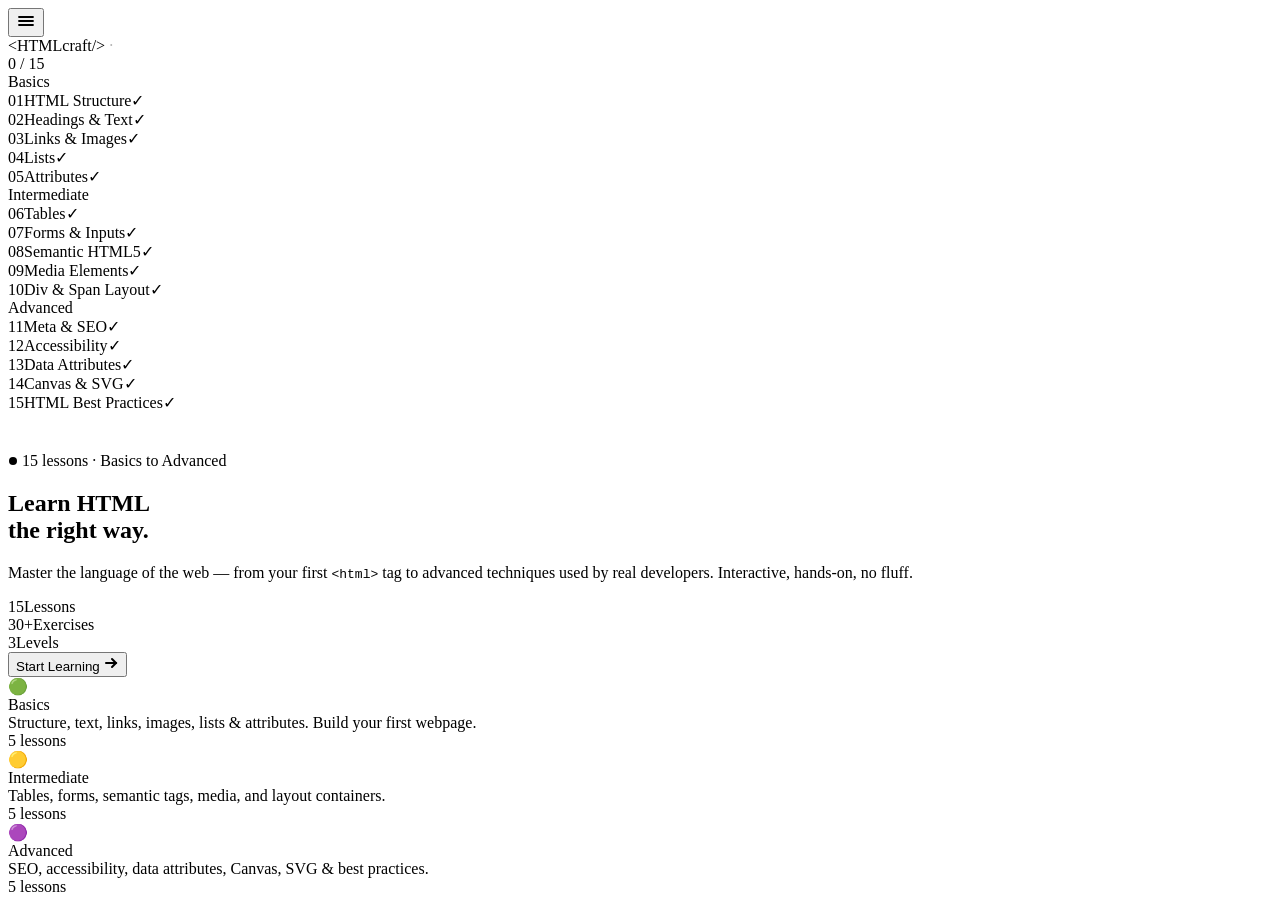
==== index.html @ d3dafc69 "Add files via upload" ====
<!DOCTYPE html>
<html lang="en">
<head>
  <meta charset="UTF-8">
  <meta name="viewport" content="width=device-width, initial-scale=1.0">
  <meta name="description" content="Learn HTML from basics to advanced with interactive lessons, live code editors, and quizzes. Free, no sign-up needed.">
  <meta property="og:title" content="HTMLcraft — Learn HTML from Zero to Hero">
  <meta property="og:description" content="15 interactive lessons covering HTML basics through advanced techniques.">
  <meta property="og:type" content="website">
  <title>HTMLcraft — Learn HTML from Zero to Hero</title>
  <link rel="preconnect" href="https://fonts.googleapis.com">
  <link rel="preconnect" href="https://fonts.gstatic.com" crossorigin>
  <link href="https://fonts.googleapis.com/css2?family=DM+Mono:ital,wght@0,300;0,400;0,500;1,300&family=Syne:wght@400;500;600;700;800&family=DM+Sans:ital,wght@0,300;0,400;0,500;1,400&display=swap" rel="stylesheet">
  <link rel="stylesheet" href="css/style.css">
</head>
<body>

<!-- TOPBAR -->
<header class="topbar">
  <button class="hamburger" onclick="toggleSidebar()" aria-label="Toggle navigation menu">
    <svg width="20" height="20" viewBox="0 0 20 20" fill="none" stroke="currentColor" stroke-width="1.8" stroke-linecap="round">
      <line x1="3" y1="6" x2="17" y2="6"/>
      <line x1="3" y1="10" x2="17" y2="10"/>
      <line x1="3" y1="14" x2="17" y2="14"/>
    </svg>
  </button>
  <div class="logo">
    <span class="logo-bracket">&lt;</span><span class="logo-text">HTMLcraft</span><span class="logo-bracket">/&gt;</span>
    <span class="logo-dot" style="opacity:0.3">·</span>
  </div>
  <div class="topbar-right">
    <div class="progress-pill">
      <span id="progress-text">0 / 15</span>
      <div class="progress-bar-wrap">
        <div class="progress-bar-fill" id="progress-bar" style="width:0%"></div>
      </div>
    </div>
  </div>
</header>

<!-- SIDEBAR OVERLAY (mobile) -->
<div class="sidebar-overlay" id="sidebar-overlay" onclick="closeSidebar()"></div>

<!-- SIDEBAR -->
<aside class="sidebar" id="sidebar">
  <div class="sidebar-section">
    <div class="sidebar-label level-basics"><span class="level-dot"></span>Basics</div>
    <div class="nav-item" onclick="openLesson(0)" id="nav-0"><span class="nav-num">01</span>HTML Structure<span class="nav-check">✓</span></div>
    <div class="nav-item" onclick="openLesson(1)" id="nav-1"><span class="nav-num">02</span>Headings &amp; Text<span class="nav-check">✓</span></div>
    <div class="nav-item" onclick="openLesson(2)" id="nav-2"><span class="nav-num">03</span>Links &amp; Images<span class="nav-check">✓</span></div>
    <div class="nav-item" onclick="openLesson(3)" id="nav-3"><span class="nav-num">04</span>Lists<span class="nav-check">✓</span></div>
    <div class="nav-item" onclick="openLesson(4)" id="nav-4"><span class="nav-num">05</span>Attributes<span class="nav-check">✓</span></div>
  </div>
  <div class="sidebar-section">
    <div class="sidebar-label level-intermediate"><span class="level-dot"></span>Intermediate</div>
    <div class="nav-item" onclick="openLesson(5)" id="nav-5"><span class="nav-num">06</span>Tables<span class="nav-check">✓</span></div>
    <div class="nav-item" onclick="openLesson(6)" id="nav-6"><span class="nav-num">07</span>Forms &amp; Inputs<span class="nav-check">✓</span></div>
    <div class="nav-item" onclick="openLesson(7)" id="nav-7"><span class="nav-num">08</span>Semantic HTML5<span class="nav-check">✓</span></div>
    <div class="nav-item" onclick="openLesson(8)" id="nav-8"><span class="nav-num">09</span>Media Elements<span class="nav-check">✓</span></div>
    <div class="nav-item" onclick="openLesson(9)" id="nav-9"><span class="nav-num">10</span>Div &amp; Span Layout<span class="nav-check">✓</span></div>
  </div>
  <div class="sidebar-section">
    <div class="sidebar-label level-advanced"><span class="level-dot"></span>Advanced</div>
    <div class="nav-item" onclick="openLesson(10)" id="nav-10"><span class="nav-num">11</span>Meta &amp; SEO<span class="nav-check">✓</span></div>
    <div class="nav-item" onclick="openLesson(11)" id="nav-11"><span class="nav-num">12</span>Accessibility<span class="nav-check">✓</span></div>
    <div class="nav-item" onclick="openLesson(12)" id="nav-12"><span class="nav-num">13</span>Data Attributes<span class="nav-check">✓</span></div>
    <div class="nav-item" onclick="openLesson(13)" id="nav-13"><span class="nav-num">14</span>Canvas &amp; SVG<span class="nav-check">✓</span></div>
    <div class="nav-item" onclick="openLesson(14)" id="nav-14"><span class="nav-num">15</span>HTML Best Practices<span class="nav-check">✓</span></div>
  </div>
  <div style="height: 40px;"></div>
</aside>

<!-- MAIN CONTENT -->
<main class="main">

  <!-- HERO -->
  <section class="hero visible" id="hero">
    <div class="hero-badge">
      <svg width="10" height="10" viewBox="0 0 10 10"><circle cx="5" cy="5" r="4" fill="currentColor"/></svg>
      15 lessons · Basics to Advanced
    </div>
    <h1>Learn <span>HTML</span><br>the right way.</h1>
    <p>Master the language of the web — from your first <code>&lt;html&gt;</code> tag to advanced techniques used by real developers. Interactive, hands-on, no fluff.</p>
    <div class="hero-stats">
      <div class="stat"><span class="stat-num">15</span><span class="stat-label">Lessons</span></div>
      <div class="stat"><span class="stat-num">30+</span><span class="stat-label">Exercises</span></div>
      <div class="stat"><span class="stat-num">3</span><span class="stat-label">Levels</span></div>
    </div>
    <button class="start-btn" onclick="openLesson(0)">
      Start Learning
      <svg width="16" height="16" viewBox="0 0 16 16" fill="none" stroke="currentColor" stroke-width="2" stroke-linecap="round">
        <line x1="3" y1="8" x2="13" y2="8"/>
        <polyline points="9,4 13,8 9,12"/>
      </svg>
    </button>
    <div class="path-cards">
      <div class="path-card" onclick="openLesson(0)">
        <div class="path-icon">🟢</div>
        <div class="path-title">Basics</div>
        <div class="path-desc">Structure, text, links, images, lists &amp; attributes. Build your first webpage.</div>
        <div class="path-count">5 lessons</div>
      </div>
      <div class="path-card" onclick="openLesson(5)">
        <div class="path-icon">🟡</div>
        <div class="path-title">Intermediate</div>
        <div class="path-desc">Tables, forms, semantic tags, media, and layout containers.</div>
        <div class="path-count">5 lessons</div>
      </div>
      <div class="path-card" onclick="openLesson(10)">
        <div class="path-icon">🟣</div>
        <div class="path-title">Advanced</div>
        <div class="path-desc">SEO, accessibility, data attributes, Canvas, SVG &amp; best practices.</div>
        <div class="path-count">5 lessons</div>
      </div>
    </div>
  </section>

  <!-- LESSON VIEW (populated by app.js) -->
  <div id="lesson-view" class="lesson-view"></div>

</main>

<script src="js/lessons.js"></script>
<script src="js/app.js"></script>
</body>
</html>
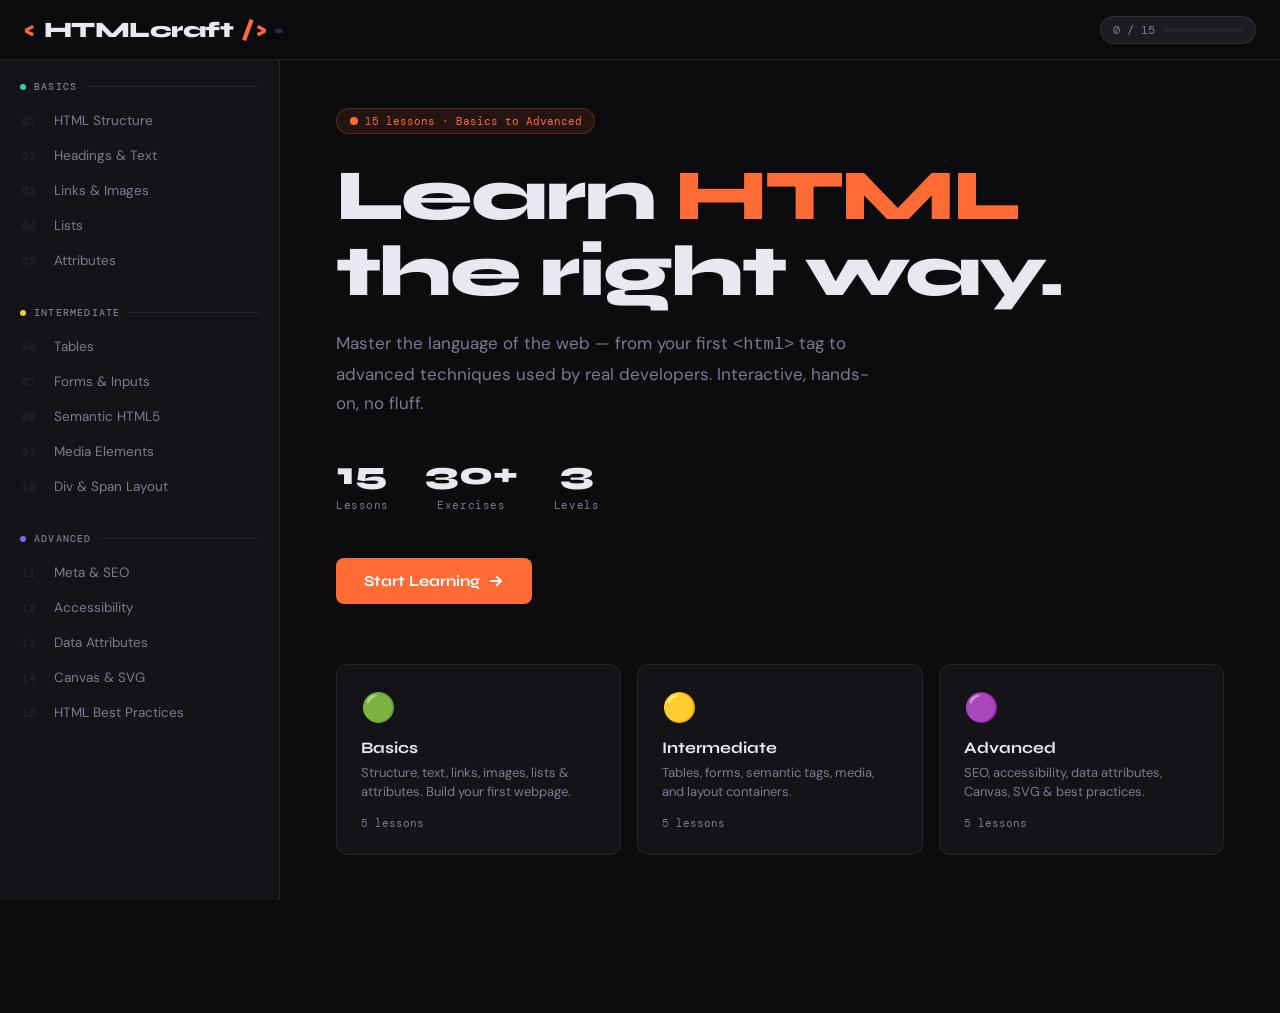
==== commit db8344af: "Add files via upload" ====
--- a/index.html
+++ b/index.html
@@ -1,27 +1,735 @@
 <!DOCTYPE html>
 <html lang="en">
 <head>
-  <meta charset="UTF-8">
-  <meta name="viewport" content="width=device-width, initial-scale=1.0">
-  <meta name="description" content="Learn HTML from basics to advanced with interactive lessons, live code editors, and quizzes. Free, no sign-up needed.">
-  <meta property="og:title" content="HTMLcraft — Learn HTML from Zero to Hero">
-  <meta property="og:description" content="15 interactive lessons covering HTML basics through advanced techniques.">
-  <meta property="og:type" content="website">
-  <title>HTMLcraft — Learn HTML from Zero to Hero</title>
-  <link rel="preconnect" href="https://fonts.googleapis.com">
-  <link rel="preconnect" href="https://fonts.gstatic.com" crossorigin>
-  <link href="https://fonts.googleapis.com/css2?family=DM+Mono:ital,wght@0,300;0,400;0,500;1,300&family=Syne:wght@400;500;600;700;800&family=DM+Sans:ital,wght@0,300;0,400;0,500;1,400&display=swap" rel="stylesheet">
-  <link rel="stylesheet" href="css/style.css">
+<meta charset="UTF-8">
+<meta name="viewport" content="width=device-width, initial-scale=1.0">
+<title>HTMLcraft — Learn HTML from Zero to Hero</title>
+<link href="https://fonts.googleapis.com/css2?family=DM+Mono:ital,wght@0,300;0,400;0,500;1,300&family=Syne:wght@400;500;600;700;800&family=DM+Sans:ital,wght@0,300;0,400;0,500;1,400&display=swap" rel="stylesheet">
+<style>
+:root {
+  --bg: #0c0c0f;
+  --surface: #141418;
+  --surface2: #1c1c22;
+  --surface3: #24242c;
+  --border: rgba(255,255,255,0.08);
+  --border2: rgba(255,255,255,0.14);
+  --text: #e8e8f0;
+  --muted: #7a7a92;
+  --accent: #ff6b35;
+  --accent2: #7c6af7;
+  --accent3: #2dd4a0;
+  --warn: #f7c948;
+  --font-head: 'Syne', sans-serif;
+  --font-body: 'DM Sans', sans-serif;
+  --font-mono: 'DM Mono', monospace;
+  --sidebar-w: 280px;
+  --topbar-h: 60px;
+}
+
+*, *::before, *::after { box-sizing: border-box; margin: 0; padding: 0; }
+
+html { scroll-behavior: smooth; }
+
+body {
+  font-family: var(--font-body);
+  background: var(--bg);
+  color: var(--text);
+  min-height: 100vh;
+  overflow-x: hidden;
+}
+
+/* ── TOPBAR ── */
+.topbar {
+  position: fixed; top: 0; left: 0; right: 0; z-index: 100;
+  height: var(--topbar-h);
+  background: rgba(12,12,15,0.9);
+  backdrop-filter: blur(16px);
+  border-bottom: 1px solid var(--border);
+  display: flex; align-items: center; padding: 0 24px;
+  gap: 20px;
+}
+.logo {
+  font-family: var(--font-head);
+  font-size: 22px;
+  font-weight: 800;
+  letter-spacing: -0.5px;
+  display: flex; align-items: center; gap: 8px;
+}
+.logo-bracket { color: var(--accent); }
+.logo-text { color: var(--text); }
+.logo-dot { color: var(--accent2); font-size: 28px; line-height: 1; }
+.topbar-right { margin-left: auto; display: flex; align-items: center; gap: 16px; }
+.progress-pill {
+  font-family: var(--font-mono); font-size: 12px;
+  color: var(--muted);
+  background: var(--surface2);
+  border: 1px solid var(--border);
+  padding: 5px 12px;
+  border-radius: 20px;
+  display: flex; align-items: center; gap: 8px;
+}
+.progress-bar-wrap { width: 80px; height: 4px; background: var(--surface3); border-radius: 2px; overflow: hidden; }
+.progress-bar-fill { height: 100%; background: linear-gradient(90deg, var(--accent2), var(--accent3)); border-radius: 2px; transition: width 0.4s ease; }
+.hamburger { display: none; background: none; border: none; color: var(--text); cursor: pointer; padding: 6px; }
+
+/* ── LAYOUT ── */
+.layout {
+  display: flex;
+  padding-top: var(--topbar-h);
+  min-height: 100vh;
+}
+
+/* ── SIDEBAR ── */
+.sidebar {
+  position: fixed;
+  top: var(--topbar-h);
+  left: 0;
+  width: var(--sidebar-w);
+  height: calc(100vh - var(--topbar-h));
+  background: var(--surface);
+  border-right: 1px solid var(--border);
+  overflow-y: auto;
+  z-index: 50;
+  transition: transform 0.3s ease;
+}
+.sidebar::-webkit-scrollbar { width: 4px; }
+.sidebar::-webkit-scrollbar-track { background: transparent; }
+.sidebar::-webkit-scrollbar-thumb { background: var(--surface3); border-radius: 2px; }
+
+.sidebar-section { padding: 20px 0 8px; }
+.sidebar-label {
+  font-family: var(--font-mono);
+  font-size: 10px;
+  font-weight: 500;
+  letter-spacing: 0.12em;
+  text-transform: uppercase;
+  color: var(--muted);
+  padding: 0 20px 10px;
+  display: flex; align-items: center; gap: 8px;
+}
+.sidebar-label::after {
+  content: '';
+  flex: 1;
+  height: 1px;
+  background: var(--border);
+}
+.level-dot {
+  width: 6px; height: 6px; border-radius: 50%; flex-shrink: 0;
+}
+.level-basics .level-dot { background: var(--accent3); }
+.level-intermediate .level-dot { background: var(--warn); }
+.level-advanced .level-dot { background: var(--accent2); }
+
+.nav-item {
+  display: flex; align-items: center; gap: 10px;
+  padding: 9px 20px;
+  cursor: pointer;
+  font-size: 13.5px;
+  color: var(--muted);
+  transition: all 0.15s;
+  border-left: 2px solid transparent;
+  user-select: none;
+}
+.nav-item:hover { color: var(--text); background: var(--surface2); }
+.nav-item.active { color: var(--text); border-left-color: var(--accent); background: rgba(255,107,53,0.06); }
+.nav-item.done .nav-num { color: var(--accent3); }
+.nav-num {
+  font-family: var(--font-mono);
+  font-size: 11px;
+  color: var(--surface3);
+  min-width: 22px;
+  font-weight: 500;
+}
+.nav-check { margin-left: auto; color: var(--accent3); font-size: 12px; opacity: 0; transition: opacity 0.2s; }
+.nav-item.done .nav-check { opacity: 1; }
+
+/* ── MAIN ── */
+.main {
+  margin-left: var(--sidebar-w);
+  flex: 1;
+  padding: 48px 56px 80px;
+  max-width: calc(100% - var(--sidebar-w));
+}
+
+/* ── HERO ── */
+.hero {
+  display: none;
+  padding: 60px 0 80px;
+  animation: fadeUp 0.5s ease;
+}
+.hero.visible { display: block; }
+.hero-badge {
+  display: inline-flex; align-items: center; gap: 6px;
+  font-family: var(--font-mono); font-size: 11px;
+  color: var(--accent);
+  background: rgba(255,107,53,0.1);
+  border: 1px solid rgba(255,107,53,0.25);
+  border-radius: 20px;
+  padding: 5px 12px;
+  margin-bottom: 24px;
+}
+.hero h1 {
+  font-family: var(--font-head);
+  font-size: clamp(40px, 6vw, 72px);
+  font-weight: 800;
+  line-height: 1.05;
+  letter-spacing: -2px;
+  margin-bottom: 20px;
+}
+.hero h1 span { color: var(--accent); }
+.hero p {
+  font-size: 17px;
+  color: var(--muted);
+  line-height: 1.7;
+  max-width: 540px;
+  margin-bottom: 36px;
+}
+.hero-stats {
+  display: flex; gap: 36px; margin-bottom: 44px;
+}
+.stat { text-align: center; }
+.stat-num {
+  font-family: var(--font-head);
+  font-size: 32px;
+  font-weight: 800;
+  color: var(--text);
+  display: block;
+}
+.stat-label {
+  font-family: var(--font-mono);
+  font-size: 11px;
+  color: var(--muted);
+  letter-spacing: 0.05em;
+}
+.start-btn {
+  display: inline-flex; align-items: center; gap: 8px;
+  background: var(--accent);
+  color: white;
+  font-family: var(--font-head);
+  font-weight: 700;
+  font-size: 15px;
+  padding: 14px 28px;
+  border-radius: 8px;
+  border: none;
+  cursor: pointer;
+  transition: all 0.2s;
+  text-decoration: none;
+}
+.start-btn:hover { background: #ff8555; transform: translateY(-1px); }
+.start-btn svg { transition: transform 0.2s; }
+.start-btn:hover svg { transform: translateX(3px); }
+
+.path-cards {
+  display: grid;
+  grid-template-columns: repeat(3, 1fr);
+  gap: 16px;
+  margin-top: 60px;
+}
+.path-card {
+  background: var(--surface);
+  border: 1px solid var(--border);
+  border-radius: 12px;
+  padding: 24px;
+  transition: border-color 0.2s, transform 0.2s;
+  cursor: pointer;
+}
+.path-card:hover { border-color: var(--border2); transform: translateY(-2px); }
+.path-icon { font-size: 28px; margin-bottom: 12px; }
+.path-title { font-family: var(--font-head); font-size: 16px; font-weight: 700; margin-bottom: 6px; }
+.path-desc { font-size: 13px; color: var(--muted); line-height: 1.5; }
+.path-count { font-family: var(--font-mono); font-size: 11px; color: var(--muted); margin-top: 14px; }
+
+/* ── LESSON VIEW ── */
+.lesson-view { display: none; animation: fadeUp 0.4s ease; }
+.lesson-view.visible { display: block; }
+
+.lesson-header { margin-bottom: 36px; }
+.lesson-meta {
+  display: flex; align-items: center; gap: 10px; margin-bottom: 14px;
+}
+.level-badge {
+  font-family: var(--font-mono); font-size: 11px;
+  padding: 4px 10px; border-radius: 20px;
+  letter-spacing: 0.05em;
+}
+.badge-basics { background: rgba(45,212,160,0.12); color: var(--accent3); border: 1px solid rgba(45,212,160,0.2); }
+.badge-intermediate { background: rgba(247,201,72,0.12); color: var(--warn); border: 1px solid rgba(247,201,72,0.2); }
+.badge-advanced { background: rgba(124,106,247,0.12); color: var(--accent2); border: 1px solid rgba(124,106,247,0.2); }
+.lesson-num-tag {
+  font-family: var(--font-mono); font-size: 11px;
+  color: var(--muted);
+}
+.lesson-title {
+  font-family: var(--font-head);
+  font-size: clamp(28px, 4vw, 44px);
+  font-weight: 800;
+  letter-spacing: -1px;
+  line-height: 1.1;
+  margin-bottom: 14px;
+}
+.lesson-intro {
+  font-size: 16px;
+  color: var(--muted);
+  line-height: 1.75;
+  max-width: 620px;
+  border-left: 3px solid var(--accent);
+  padding-left: 16px;
+}
+
+/* ── CONTENT BLOCKS ── */
+.section-block { margin: 36px 0; }
+.section-block h2 {
+  font-family: var(--font-head);
+  font-size: 20px;
+  font-weight: 700;
+  margin-bottom: 14px;
+  display: flex; align-items: center; gap: 10px;
+}
+.section-block h2::before {
+  content: '';
+  display: inline-block;
+  width: 4px; height: 18px;
+  background: var(--accent2);
+  border-radius: 2px;
+}
+.section-block p {
+  font-size: 15px;
+  color: #b8b8cc;
+  line-height: 1.8;
+  margin-bottom: 12px;
+}
+.section-block strong { color: var(--text); font-weight: 500; }
+.section-block code {
+  font-family: var(--font-mono);
+  font-size: 13px;
+  background: var(--surface2);
+  border: 1px solid var(--border);
+  border-radius: 4px;
+  padding: 2px 6px;
+  color: var(--accent);
+}
+
+/* ── CONCEPT GRID ── */
+.concept-grid {
+  display: grid;
+  grid-template-columns: repeat(auto-fit, minmax(200px, 1fr));
+  gap: 12px;
+  margin: 16px 0;
+}
+.concept-card {
+  background: var(--surface2);
+  border: 1px solid var(--border);
+  border-radius: 10px;
+  padding: 16px;
+}
+.concept-card h4 {
+  font-family: var(--font-mono);
+  font-size: 13px;
+  color: var(--accent);
+  margin-bottom: 6px;
+}
+.concept-card p {
+  font-size: 13px;
+  color: var(--muted);
+  line-height: 1.5;
+  margin: 0;
+}
+
+/* ── CODE EDITOR ── */
+.editor-block {
+  margin: 28px 0;
+  border: 1px solid var(--border);
+  border-radius: 12px;
+  overflow: hidden;
+  background: var(--surface);
+}
+.editor-topbar {
+  display: flex; align-items: center; gap: 10px;
+  padding: 12px 16px;
+  background: var(--surface2);
+  border-bottom: 1px solid var(--border);
+}
+.editor-dots { display: flex; gap: 6px; }
+.editor-dot { width: 10px; height: 10px; border-radius: 50%; }
+.dot-r { background: #ff5f57; }
+.dot-y { background: #ffbd2e; }
+.dot-g { background: #28c840; }
+.editor-label {
+  font-family: var(--font-mono); font-size: 11px;
+  color: var(--muted); flex: 1; text-align: center;
+}
+.run-code-btn {
+  display: flex; align-items: center; gap: 5px;
+  font-family: var(--font-mono); font-size: 11px;
+  color: var(--accent3);
+  background: rgba(45,212,160,0.1);
+  border: 1px solid rgba(45,212,160,0.2);
+  border-radius: 5px;
+  padding: 4px 10px;
+  cursor: pointer;
+  transition: all 0.15s;
+}
+.run-code-btn:hover { background: rgba(45,212,160,0.18); }
+.editor-body {
+  display: grid;
+  grid-template-columns: 1fr 1fr;
+}
+.editor-pane {
+  position: relative;
+}
+.editor-pane:first-child {
+  border-right: 1px solid var(--border);
+}
+.pane-label {
+  font-family: var(--font-mono); font-size: 10px;
+  color: var(--muted); letter-spacing: 0.08em;
+  padding: 8px 14px 4px;
+  background: var(--surface);
+}
+.code-area {
+  width: 100%;
+  min-height: 180px;
+  font-family: var(--font-mono);
+  font-size: 13px;
+  line-height: 1.65;
+  color: var(--text);
+  background: var(--surface);
+  border: none;
+  padding: 12px 14px 14px;
+  resize: vertical;
+  outline: none;
+  tab-size: 2;
+}
+.preview-frame {
+  width: 100%;
+  min-height: 180px;
+  border: none;
+  background: white;
+}
+
+/* ── TIPS ── */
+.tip-block {
+  display: flex; gap: 14px;
+  background: rgba(124,106,247,0.07);
+  border: 1px solid rgba(124,106,247,0.18);
+  border-radius: 10px;
+  padding: 16px 20px;
+  margin: 20px 0;
+}
+.tip-icon { font-size: 18px; flex-shrink: 0; margin-top: 1px; }
+.tip-block p { color: #a0a0c0; font-size: 14px; margin: 0; line-height: 1.6; }
+.tip-block strong { color: var(--accent2); }
+
+.warn-block {
+  display: flex; gap: 14px;
+  background: rgba(247,201,72,0.06);
+  border: 1px solid rgba(247,201,72,0.18);
+  border-radius: 10px;
+  padding: 16px 20px;
+  margin: 20px 0;
+}
+.warn-block p { color: #b8a870; font-size: 14px; margin: 0; line-height: 1.6; }
+
+/* ── TAG REFERENCE ── */
+.tag-table {
+  width: 100%;
+  border-collapse: collapse;
+  font-size: 13.5px;
+  margin: 16px 0;
+}
+.tag-table th {
+  font-family: var(--font-mono);
+  font-size: 11px;
+  color: var(--muted);
+  text-align: left;
+  padding: 8px 14px;
+  background: var(--surface2);
+  border-bottom: 1px solid var(--border);
+  letter-spacing: 0.06em;
+}
+.tag-table td {
+  padding: 10px 14px;
+  border-bottom: 1px solid var(--border);
+  color: var(--muted);
+  vertical-align: top;
+}
+.tag-table tr:last-child td { border-bottom: none; }
+.tag-table tr:hover td { background: var(--surface2); }
+.tag-table td:first-child {
+  font-family: var(--font-mono);
+  font-size: 13px;
+  color: var(--accent);
+  white-space: nowrap;
+}
+.tag-table td:last-child { color: #8888aa; font-size: 13px; }
+
+/* ── LESSON NAV ── */
+.lesson-nav {
+  display: flex;
+  align-items: center;
+  justify-content: space-between;
+  margin-top: 52px;
+  padding-top: 28px;
+  border-top: 1px solid var(--border);
+}
+.nav-btn {
+  display: flex; align-items: center; gap: 8px;
+  font-family: var(--font-head);
+  font-size: 14px;
+  font-weight: 600;
+  color: var(--muted);
+  background: var(--surface);
+  border: 1px solid var(--border);
+  border-radius: 8px;
+  padding: 10px 18px;
+  cursor: pointer;
+  transition: all 0.2s;
+  text-decoration: none;
+}
+.nav-btn:hover { color: var(--text); border-color: var(--border2); }
+.nav-btn.primary {
+  background: var(--accent);
+  border-color: var(--accent);
+  color: white;
+}
+.nav-btn.primary:hover { background: #ff8555; border-color: #ff8555; color: white; }
+.mark-done-btn {
+  display: flex; align-items: center; gap: 6px;
+  font-family: var(--font-mono); font-size: 12px;
+  color: var(--accent3);
+  background: rgba(45,212,160,0.08);
+  border: 1px solid rgba(45,212,160,0.2);
+  border-radius: 6px;
+  padding: 8px 14px;
+  cursor: pointer;
+  transition: all 0.2s;
+}
+.mark-done-btn:hover { background: rgba(45,212,160,0.14); }
+.mark-done-btn.done { color: var(--muted); background: transparent; border-color: var(--border); }
+
+/* ── ANIMATIONS ── */
+@keyframes fadeUp {
+  from { opacity: 0; transform: translateY(12px); }
+  to { opacity: 1; transform: translateY(0); }
+}
+
+/* ── EDITOR TAB SWITCHER (mobile only) ── */
+.editor-tabs {
+  display: none;
+  border-bottom: 1px solid var(--border);
+  background: var(--surface2);
+}
+.editor-tab {
+  flex: 1;
+  padding: 9px 12px;
+  font-family: var(--font-mono);
+  font-size: 11px;
+  color: var(--muted);
+  background: none;
+  border: none;
+  cursor: pointer;
+  letter-spacing: 0.06em;
+  transition: all 0.15s;
+  border-bottom: 2px solid transparent;
+}
+.editor-tab.active { color: var(--accent); border-bottom-color: var(--accent); }
+
+/* ── QUIZ BLOCK ── */
+.quiz-block {
+  background: var(--surface);
+  border: 1px solid var(--border);
+  border-radius: 12px;
+  padding: 24px;
+  margin: 28px 0;
+}
+.quiz-block h3 {
+  font-family: var(--font-head);
+  font-size: 16px;
+  font-weight: 700;
+  margin-bottom: 14px;
+  display: flex; align-items: center; gap: 8px;
+}
+.quiz-q {
+  font-size: 14px;
+  color: var(--muted);
+  margin-bottom: 14px;
+  line-height: 1.6;
+}
+.quiz-options { display: flex; flex-direction: column; gap: 8px; }
+.quiz-opt {
+  display: flex; align-items: center; gap: 10px;
+  padding: 10px 14px;
+  background: var(--surface2);
+  border: 1px solid var(--border);
+  border-radius: 7px;
+  cursor: pointer;
+  font-size: 13.5px;
+  color: var(--muted);
+  transition: all 0.15s;
+  font-family: var(--font-mono);
+}
+.quiz-opt:hover { border-color: var(--border2); color: var(--text); }
+.quiz-opt.correct { border-color: var(--accent3); background: rgba(45,212,160,0.1); color: var(--accent3); }
+.quiz-opt.wrong { border-color: #ff5555; background: rgba(255,85,85,0.08); color: #ff5555; }
+.quiz-feedback {
+  margin-top: 12px;
+  font-size: 13px;
+  color: var(--muted);
+  font-family: var(--font-mono);
+  display: none;
+}
+.quiz-feedback.show { display: block; }
+
+/* ── SIDEBAR OVERLAY (mobile) ── */
+.sidebar-overlay {
+  display: none;
+  position: fixed; inset: 0; z-index: 49;
+  background: rgba(0,0,0,0.55);
+  backdrop-filter: blur(2px);
+  opacity: 0;
+  transition: opacity 0.3s ease;
+}
+.sidebar-overlay.visible { opacity: 1; }
+
+/* ── TABLET (≤1024px) ── */
+@media (max-width: 1024px) {
+  :root { --sidebar-w: 240px; }
+  .main { padding: 40px 36px 72px; }
+  .path-cards { grid-template-columns: repeat(2, 1fr); }
+  .hero h1 { font-size: 48px; }
+}
+
+/* ── TABLET/MOBILE (≤900px) — sidebar becomes drawer ── */
+@media (max-width: 900px) {
+  .sidebar {
+    transform: translateX(-100%);
+    width: 280px;
+    z-index: 200;
+    box-shadow: 4px 0 32px rgba(0,0,0,0.4);
+  }
+  .sidebar.open { transform: translateX(0); }
+  .sidebar-overlay { display: block; }
+  .main { margin-left: 0; max-width: 100%; padding: 32px 24px 72px; }
+  .hamburger { display: flex; }
+
+  /* Hero */
+  .hero { padding: 40px 0 56px; }
+  .hero h1 { font-size: 40px; letter-spacing: -1.5px; }
+  .hero p { font-size: 15px; }
+  .hero-stats { gap: 24px; flex-wrap: wrap; }
+  .stat-num { font-size: 26px; }
+  .path-cards { grid-template-columns: 1fr; gap: 12px; margin-top: 40px; }
+
+  /* Lesson */
+  .lesson-title { font-size: 30px; letter-spacing: -0.8px; }
+  .lesson-intro { font-size: 15px; }
+  .concept-grid { grid-template-columns: repeat(2, 1fr); }
+
+  /* Editor: stacked with tab switcher */
+  .editor-body { grid-template-columns: 1fr; }
+  .editor-pane { display: none; }
+  .editor-pane.active-pane { display: block; }
+  .editor-pane:first-child { border-right: none; border-bottom: 1px solid var(--border); }
+  .editor-tabs { display: flex !important; }
+
+  /* Tag table: horizontal scroll */
+  .tag-table-wrap { overflow-x: auto; -webkit-overflow-scrolling: touch; }
+  .tag-table { min-width: 480px; }
+
+  /* Lesson nav */
+  .lesson-nav { flex-wrap: wrap; gap: 10px; }
+  .lesson-nav .mark-done-btn { order: 3; width: 100%; justify-content: center; }
+
+  /* Progress pill: hide bar label on small */
+  .progress-bar-wrap { display: none; }
+}
+
+/* ── MOBILE (≤600px) ── */
+@media (max-width: 600px) {
+  :root { --topbar-h: 54px; }
+
+  /* Topbar */
+  .topbar { padding: 0 14px; gap: 10px; }
+  .logo { font-size: 17px; }
+  .logo-dot { display: none; }
+  .progress-pill { font-size: 11px; padding: 4px 10px; }
+
+  /* Main */
+  .main { padding: 24px 16px 64px; }
+
+  /* Hero */
+  .hero { padding: 28px 0 44px; }
+  .hero-badge { font-size: 10px; padding: 4px 10px; }
+  .hero h1 { font-size: 32px; letter-spacing: -1px; margin-bottom: 14px; }
+  .hero p { font-size: 14px; margin-bottom: 24px; }
+  .hero-stats { gap: 20px; }
+  .stat-num { font-size: 22px; }
+  .stat-label { font-size: 10px; }
+  .start-btn { font-size: 14px; padding: 12px 22px; width: 100%; justify-content: center; }
+
+  /* Lesson */
+  .lesson-meta { flex-wrap: wrap; gap: 6px; }
+  .lesson-title { font-size: 26px; }
+  .lesson-intro { font-size: 14px; }
+  .lesson-header { margin-bottom: 24px; }
+
+  /* Content blocks */
+  .section-block { margin: 24px 0; }
+  .section-block h2 { font-size: 17px; }
+  .section-block p { font-size: 14px; }
+  .concept-grid { grid-template-columns: 1fr; gap: 8px; }
+  .concept-card { padding: 12px; }
+  .concept-card h4 { font-size: 12px; }
+  .concept-card p { font-size: 12px; }
+
+  /* Tip/warn blocks */
+  .tip-block, .warn-block { padding: 12px 14px; gap: 10px; }
+  .tip-block p, .warn-block p { font-size: 13px; }
+
+  /* Editor */
+  .editor-topbar { padding: 10px 12px; }
+  .editor-label { display: none; }
+  .code-area { font-size: 12px; min-height: 200px; padding: 10px 12px; }
+  .preview-frame { min-height: 200px; }
+
+  /* Quiz */
+  .quiz-block { padding: 18px 16px; }
+  .quiz-block h3 { font-size: 14px; }
+  .quiz-q { font-size: 13px; }
+  .quiz-opt { font-size: 12px; padding: 9px 12px; }
+
+  /* Lesson nav */
+  .nav-btn { font-size: 13px; padding: 9px 14px; }
+  .lesson-nav { margin-top: 36px; gap: 8px; }
+
+  /* Tables */
+  .tag-table th, .tag-table td { padding: 7px 10px; font-size: 12px; }
+
+  /* Path cards */
+  .path-card { padding: 18px; }
+  .path-icon { font-size: 22px; }
+  .path-title { font-size: 15px; }
+}
+
+/* ── SMALL PHONES (≤380px) ── */
+@media (max-width: 380px) {
+  .hero h1 { font-size: 28px; }
+  .lesson-title { font-size: 22px; }
+  .logo-text { display: none; }
+  .logo::after { content: 'craft'; color: var(--text); font-family: var(--font-head); font-weight: 800; }
+  .hero-stats { justify-content: space-between; width: 100%; }
+  .stat { flex: 1; text-align: center; }
+  .nav-btn { padding: 8px 10px; font-size: 12px; }
+}
+</style>
 </head>
 <body>
 
 <!-- TOPBAR -->
 <header class="topbar">
-  <button class="hamburger" onclick="toggleSidebar()" aria-label="Toggle navigation menu">
+  <button class="hamburger" onclick="toggleSidebar()" aria-label="Toggle menu">
     <svg width="20" height="20" viewBox="0 0 20 20" fill="none" stroke="currentColor" stroke-width="1.8" stroke-linecap="round">
-      <line x1="3" y1="6" x2="17" y2="6"/>
-      <line x1="3" y1="10" x2="17" y2="10"/>
-      <line x1="3" y1="14" x2="17" y2="14"/>
+      <line x1="3" y1="6" x2="17" y2="6"/><line x1="3" y1="10" x2="17" y2="10"/><line x1="3" y1="14" x2="17" y2="14"/>
     </svg>
   </button>
   <div class="logo">
@@ -38,7 +746,7 @@
   </div>
 </header>
 
-<!-- SIDEBAR OVERLAY (mobile) -->
+<!-- SIDEBAR OVERLAY -->
 <div class="sidebar-overlay" id="sidebar-overlay" onclick="closeSidebar()"></div>
 
 <!-- SIDEBAR -->
@@ -46,31 +754,31 @@
   <div class="sidebar-section">
     <div class="sidebar-label level-basics"><span class="level-dot"></span>Basics</div>
     <div class="nav-item" onclick="openLesson(0)" id="nav-0"><span class="nav-num">01</span>HTML Structure<span class="nav-check">✓</span></div>
-    <div class="nav-item" onclick="openLesson(1)" id="nav-1"><span class="nav-num">02</span>Headings &amp; Text<span class="nav-check">✓</span></div>
-    <div class="nav-item" onclick="openLesson(2)" id="nav-2"><span class="nav-num">03</span>Links &amp; Images<span class="nav-check">✓</span></div>
+    <div class="nav-item" onclick="openLesson(1)" id="nav-1"><span class="nav-num">02</span>Headings & Text<span class="nav-check">✓</span></div>
+    <div class="nav-item" onclick="openLesson(2)" id="nav-2"><span class="nav-num">03</span>Links & Images<span class="nav-check">✓</span></div>
     <div class="nav-item" onclick="openLesson(3)" id="nav-3"><span class="nav-num">04</span>Lists<span class="nav-check">✓</span></div>
     <div class="nav-item" onclick="openLesson(4)" id="nav-4"><span class="nav-num">05</span>Attributes<span class="nav-check">✓</span></div>
   </div>
   <div class="sidebar-section">
     <div class="sidebar-label level-intermediate"><span class="level-dot"></span>Intermediate</div>
     <div class="nav-item" onclick="openLesson(5)" id="nav-5"><span class="nav-num">06</span>Tables<span class="nav-check">✓</span></div>
-    <div class="nav-item" onclick="openLesson(6)" id="nav-6"><span class="nav-num">07</span>Forms &amp; Inputs<span class="nav-check">✓</span></div>
+    <div class="nav-item" onclick="openLesson(6)" id="nav-6"><span class="nav-num">07</span>Forms & Inputs<span class="nav-check">✓</span></div>
     <div class="nav-item" onclick="openLesson(7)" id="nav-7"><span class="nav-num">08</span>Semantic HTML5<span class="nav-check">✓</span></div>
     <div class="nav-item" onclick="openLesson(8)" id="nav-8"><span class="nav-num">09</span>Media Elements<span class="nav-check">✓</span></div>
-    <div class="nav-item" onclick="openLesson(9)" id="nav-9"><span class="nav-num">10</span>Div &amp; Span Layout<span class="nav-check">✓</span></div>
+    <div class="nav-item" onclick="openLesson(9)" id="nav-9"><span class="nav-num">10</span>Div & Span Layout<span class="nav-check">✓</span></div>
   </div>
   <div class="sidebar-section">
     <div class="sidebar-label level-advanced"><span class="level-dot"></span>Advanced</div>
-    <div class="nav-item" onclick="openLesson(10)" id="nav-10"><span class="nav-num">11</span>Meta &amp; SEO<span class="nav-check">✓</span></div>
+    <div class="nav-item" onclick="openLesson(10)" id="nav-10"><span class="nav-num">11</span>Meta & SEO<span class="nav-check">✓</span></div>
     <div class="nav-item" onclick="openLesson(11)" id="nav-11"><span class="nav-num">12</span>Accessibility<span class="nav-check">✓</span></div>
     <div class="nav-item" onclick="openLesson(12)" id="nav-12"><span class="nav-num">13</span>Data Attributes<span class="nav-check">✓</span></div>
-    <div class="nav-item" onclick="openLesson(13)" id="nav-13"><span class="nav-num">14</span>Canvas &amp; SVG<span class="nav-check">✓</span></div>
+    <div class="nav-item" onclick="openLesson(13)" id="nav-13"><span class="nav-num">14</span>Canvas & SVG<span class="nav-check">✓</span></div>
     <div class="nav-item" onclick="openLesson(14)" id="nav-14"><span class="nav-num">15</span>HTML Best Practices<span class="nav-check">✓</span></div>
   </div>
   <div style="height: 40px;"></div>
 </aside>
 
-<!-- MAIN CONTENT -->
+<!-- MAIN -->
 <main class="main">
 
   <!-- HERO -->
@@ -88,16 +796,13 @@
     </div>
     <button class="start-btn" onclick="openLesson(0)">
       Start Learning
-      <svg width="16" height="16" viewBox="0 0 16 16" fill="none" stroke="currentColor" stroke-width="2" stroke-linecap="round">
-        <line x1="3" y1="8" x2="13" y2="8"/>
-        <polyline points="9,4 13,8 9,12"/>
-      </svg>
+      <svg width="16" height="16" viewBox="0 0 16 16" fill="none" stroke="currentColor" stroke-width="2" stroke-linecap="round"><line x1="3" y1="8" x2="13" y2="8"/><polyline points="9,4 13,8 9,12"/></svg>
     </button>
     <div class="path-cards">
       <div class="path-card" onclick="openLesson(0)">
         <div class="path-icon">🟢</div>
         <div class="path-title">Basics</div>
-        <div class="path-desc">Structure, text, links, images, lists &amp; attributes. Build your first webpage.</div>
+        <div class="path-desc">Structure, text, links, images, lists & attributes. Build your first webpage.</div>
         <div class="path-count">5 lessons</div>
       </div>
       <div class="path-card" onclick="openLesson(5)">
@@ -109,18 +814,1044 @@
       <div class="path-card" onclick="openLesson(10)">
         <div class="path-icon">🟣</div>
         <div class="path-title">Advanced</div>
-        <div class="path-desc">SEO, accessibility, data attributes, Canvas, SVG &amp; best practices.</div>
+        <div class="path-desc">SEO, accessibility, data attributes, Canvas, SVG & best practices.</div>
         <div class="path-count">5 lessons</div>
       </div>
     </div>
   </section>
 
-  <!-- LESSON VIEW (populated by app.js) -->
+  <!-- LESSON VIEW CONTAINER -->
   <div id="lesson-view" class="lesson-view"></div>
 
 </main>
 
-<script src="js/lessons.js"></script>
-<script src="js/app.js"></script>
+<script>
+const lessons = [
+// ── 0 ──────────────────────────────────────────────────────────────────────
+{
+  title: "HTML Structure & DOCTYPE",
+  level: "basics",
+  intro: "Every HTML page shares the same skeleton. Understanding this structure is the first step to building anything on the web.",
+  content: `
+    <div class="section-block">
+      <h2>The HTML Skeleton</h2>
+      <p>Every webpage is made of HTML — <strong>HyperText Markup Language</strong>. Think of it as the bones of a webpage. CSS adds the skin, and JavaScript adds movement.</p>
+      <p>All HTML documents share the same foundational structure:</p>
+    </div>
+    <div class="concept-grid">
+      <div class="concept-card"><h4>&lt;!DOCTYPE html&gt;</h4><p>Tells the browser this is a modern HTML5 document. Always the very first line.</p></div>
+      <div class="concept-card"><h4>&lt;html&gt;</h4><p>Root element. Everything else lives inside this. Add lang="en" for accessibility.</p></div>
+      <div class="concept-card"><h4>&lt;head&gt;</h4><p>Metadata container. Not visible on page — holds title, charset, CSS links, etc.</p></div>
+      <div class="concept-card"><h4>&lt;body&gt;</h4><p>Everything visible on the webpage goes here — text, images, buttons, all of it.</p></div>
+    </div>
+    <div class="tip-block">
+      <div class="tip-icon">💡</div>
+      <p><strong>Tags vs Elements:</strong> A <em>tag</em> is the syntax (<code>&lt;p&gt;</code>). An <em>element</em> is the opening tag + content + closing tag together. Most elements have both — <code>&lt;p&gt;Hello&lt;/p&gt;</code> — but some are <em>self-closing</em>, like <code>&lt;br&gt;</code> and <code>&lt;img&gt;</code>.</p>
+    </div>
+    <div class="section-block">
+      <h2>Try it — Edit the code below</h2>
+    </div>`,
+  code: `<!DOCTYPE html>
+<html lang="en">
+  <head>
+    <meta charset="UTF-8">
+    <meta name="viewport" content="width=device-width">
+    <title>My First Page</title>
+  </head>
+  <body>
+    <h1>Hello, World!</h1>
+    <p>This is my first webpage.</p>
+  </body>
+</html>`,
+  quiz: { q: "What does the &lt;!DOCTYPE html&gt; declaration do?", opts: ["Styles the page", "Links to CSS", "Tells the browser this is HTML5", "Creates the title"], ans: 2 }
+},
+
+// ── 1 ──────────────────────────────────────────────────────────────────────
+{
+  title: "Headings, Paragraphs & Text",
+  level: "basics",
+  intro: "Text is the foundation of the web. HTML gives you semantic tags that mean something — not just visual styles.",
+  content: `
+    <div class="section-block">
+      <h2>Heading Levels</h2>
+      <p>HTML has <strong>six heading levels</strong>: <code>&lt;h1&gt;</code> through <code>&lt;h6&gt;</code>. Use them hierarchically — one <code>&lt;h1&gt;</code> per page, then <code>&lt;h2&gt;</code> for major sections, <code>&lt;h3&gt;</code> for sub-sections, and so on.</p>
+    </div>
+    <table class="tag-table">
+      <thead><tr><th>Tag</th><th>Purpose</th><th>Example</th></tr></thead>
+      <tbody>
+        <tr><td>&lt;h1&gt;</td><td>Main page title (only one per page)</td><td>Page or article title</td></tr>
+        <tr><td>&lt;h2&gt;</td><td>Section headings</td><td>Chapter titles</td></tr>
+        <tr><td>&lt;h3&gt;</td><td>Sub-section headings</td><td>Sub-topics</td></tr>
+        <tr><td>&lt;p&gt;</td><td>Paragraph of text</td><td>Body content</td></tr>
+        <tr><td>&lt;strong&gt;</td><td>Bold — semantically important</td><td>Critical information</td></tr>
+        <tr><td>&lt;em&gt;</td><td>Italic — emphasized text</td><td>Titles, stress emphasis</td></tr>
+        <tr><td>&lt;br&gt;</td><td>Line break (self-closing)</td><td>Address lines</td></tr>
+        <tr><td>&lt;hr&gt;</td><td>Horizontal divider (self-closing)</td><td>Section separator</td></tr>
+      </tbody>
+    </table>
+    <div class="warn-block">
+      <div class="tip-icon">⚠️</div>
+      <p><strong>Don't use headings for size.</strong> Use CSS for visual sizing. Headings carry semantic meaning — search engines and screen readers use them to understand your page structure.</p>
+    </div>`,
+  code: `<h1>Welcome to My Site</h1>
+<h2>About Me</h2>
+<p>I'm learning <strong>HTML</strong> and
+it's <em>really</em> exciting!</p>
+
+<h2>My Skills</h2>
+<h3>Web Technologies</h3>
+<p>Currently learning HTML basics.</p>
+
+<hr>
+<p>Line one.<br>Line two (same paragraph).</p>`,
+  quiz: { q: "Which tag makes text bold AND carries semantic meaning (importance)?", opts: ["&lt;b&gt;", "&lt;bold&gt;", "&lt;strong&gt;", "&lt;em&gt;"], ans: 2 }
+},
+
+// ── 2 ──────────────────────────────────────────────────────────────────────
+{
+  title: "Links & Images",
+  level: "basics",
+  intro: "Links connect the web. Images make it visual. Together they're two of the most used elements in HTML.",
+  content: `
+    <div class="section-block">
+      <h2>Hyperlinks — &lt;a&gt;</h2>
+      <p>The <code>&lt;a&gt;</code> tag (anchor) creates links. The <code>href</code> attribute tells the browser <em>where to go</em>.</p>
+    </div>
+    <div class="concept-grid">
+      <div class="concept-card"><h4>External link</h4><p>href="https://..." — full URL including https://</p></div>
+      <div class="concept-card"><h4>Internal link</h4><p>href="about.html" — relative path to another page</p></div>
+      <div class="concept-card"><h4>Anchor link</h4><p>href="#section" — jumps to an element with that id</p></div>
+      <div class="concept-card"><h4>Email link</h4><p>href="mailto:x@y.com" — opens email client</p></div>
+    </div>
+    <div class="section-block">
+      <h2>Images — &lt;img&gt;</h2>
+      <p>The <code>&lt;img&gt;</code> tag is self-closing — it has no content or closing tag. Always include <code>alt</code> text for accessibility and when the image fails to load.</p>
+    </div>
+    <div class="tip-block">
+      <div class="tip-icon">♿</div>
+      <p><strong>Alt text matters:</strong> Screen readers read <code>alt</code> to describe images to blind users. Write descriptive alt text like <code>alt="A golden retriever playing fetch on the beach"</code>, not just <code>alt="dog"</code>.</p>
+    </div>`,
+  code: `<!-- Links -->
+<a href="https://example.com">Visit Example</a>
+<br>
+<a href="https://example.com" target="_blank"
+   rel="noopener noreferrer">Opens in new tab</a>
+<br>
+<a href="#bottom">Jump to bottom</a>
+<br>
+<a href="mailto:hello@example.com">Email me</a>
+
+<br><br>
+
+<!-- Images -->
+<img
+  src="https://picsum.photos/300/150?random=1"
+  alt="A random scenic photo"
+  width="300"
+  height="150"
+>
+
+<div id="bottom" style="margin-top:20px; color:gray;">
+  — bottom of page —
+</div>`,
+  quiz: { q: "What attribute on &lt;img&gt; describes the image to screen readers?", opts: ["title", "src", "alt", "caption"], ans: 2 }
+},
+
+// ── 3 ──────────────────────────────────────────────────────────────────────
+{
+  title: "Lists — Ordered, Unordered & Description",
+  level: "basics",
+  intro: "HTML has three types of lists, each with a distinct purpose. Pick the right one based on your content, not how you want it to look.",
+  content: `
+    <div class="section-block">
+      <h2>Three List Types</h2>
+    </div>
+    <div class="concept-grid">
+      <div class="concept-card"><h4>&lt;ul&gt;</h4><p>Unordered list — bulleted. Use when order doesn't matter (ingredients, features).</p></div>
+      <div class="concept-card"><h4>&lt;ol&gt;</h4><p>Ordered list — numbered. Use when sequence matters (steps, rankings).</p></div>
+      <div class="concept-card"><h4>&lt;dl&gt;</h4><p>Description list — term + definition pairs. Glossaries, FAQs.</p></div>
+      <div class="concept-card"><h4>&lt;li&gt;</h4><p>List item — used inside &lt;ul&gt; and &lt;ol&gt;.</p></div>
+    </div>
+    <div class="section-block">
+      <h2>Nesting Lists</h2>
+      <p>Lists can be nested — put a <code>&lt;ul&gt;</code> or <code>&lt;ol&gt;</code> inside an <code>&lt;li&gt;</code> to create a sub-list. This is great for navigation menus and outlines.</p>
+    </div>
+    <div class="tip-block">
+      <div class="tip-icon">💡</div>
+      <p><strong>Semantic choice:</strong> Using <code>&lt;ol&gt;</code> for a recipe's steps is correct — a screen reader user knows step 3 comes after step 2. Using <code>&lt;ul&gt;</code> would imply order doesn't matter.</p>
+    </div>`,
+  code: `<h3>Unordered (bullets)</h3>
+<ul>
+  <li>HTML</li>
+  <li>CSS
+    <ul>
+      <li>Flexbox</li>
+      <li>Grid</li>
+    </ul>
+  </li>
+  <li>JavaScript</li>
+</ul>
+
+<h3>Ordered (numbers)</h3>
+<ol>
+  <li>Boil water</li>
+  <li>Add pasta</li>
+  <li>Cook for 10 minutes</li>
+  <li>Drain and serve</li>
+</ol>
+
+<h3>Description list</h3>
+<dl>
+  <dt><strong>HTML</strong></dt>
+  <dd>Structure of the page</dd>
+  <dt><strong>CSS</strong></dt>
+  <dd>Visual styling</dd>
+</dl>`,
+  quiz: { q: "Which list type should you use for a step-by-step recipe?", opts: ["&lt;ul&gt;", "&lt;ol&gt;", "&lt;dl&gt;", "&lt;li&gt;"], ans: 1 }
+},
+
+// ── 4 ──────────────────────────────────────────────────────────────────────
+{
+  title: "Attributes — Customizing Elements",
+  level: "basics",
+  intro: "Attributes give HTML elements extra information or behavior. They live inside the opening tag and come in name=value pairs.",
+  content: `
+    <div class="section-block">
+      <h2>Attribute Syntax</h2>
+      <p>Attributes go inside the opening tag: <code>&lt;tagname attribute="value"&gt;</code>. Some attributes are global (work on any element), others are specific to certain tags.</p>
+    </div>
+    <table class="tag-table">
+      <thead><tr><th>Attribute</th><th>Works on</th><th>Purpose</th></tr></thead>
+      <tbody>
+        <tr><td>id</td><td>Any element</td><td>Unique identifier on the page</td></tr>
+        <tr><td>class</td><td>Any element</td><td>Group elements for CSS/JS targeting</td></tr>
+        <tr><td>style</td><td>Any element</td><td>Inline CSS styles (use sparingly)</td></tr>
+        <tr><td>title</td><td>Any element</td><td>Tooltip text on hover</td></tr>
+        <tr><td>href</td><td>&lt;a&gt;</td><td>Link destination</td></tr>
+        <tr><td>src</td><td>&lt;img&gt;, &lt;script&gt;</td><td>Resource URL</td></tr>
+        <tr><td>alt</td><td>&lt;img&gt;</td><td>Alt text for image</td></tr>
+        <tr><td>type</td><td>&lt;input&gt;, &lt;button&gt;</td><td>Input/button type</td></tr>
+        <tr><td>disabled</td><td>Form elements</td><td>Makes element non-interactive (boolean)</td></tr>
+        <tr><td>placeholder</td><td>&lt;input&gt;</td><td>Ghost text before input</td></tr>
+      </tbody>
+    </table>
+    <div class="tip-block">
+      <div class="tip-icon">💡</div>
+      <p><strong>Boolean attributes:</strong> Some attributes like <code>disabled</code>, <code>checked</code>, and <code>required</code> don't need a value — their presence alone means "true". <code>&lt;input disabled&gt;</code> and <code>&lt;input disabled="disabled"&gt;</code> mean the same thing.</p>
+    </div>`,
+  code: `<!-- id and class -->
+<p id="intro" class="highlight">
+  This paragraph has an id and class.
+</p>
+
+<!-- style attribute (inline CSS) -->
+<p style="color: coral; font-weight: bold;">
+  Styled with the style attribute.
+</p>
+
+<!-- title (hover tooltip) -->
+<abbr title="HyperText Markup Language">HTML</abbr>
+
+<!-- Multiple classes -->
+<p class="card featured large">
+  Has three CSS classes.
+</p>
+
+<!-- Boolean attributes -->
+<input type="text" placeholder="Type here...">
+<br><br>
+<input type="text" placeholder="Disabled" disabled>`,
+  quiz: { q: "Which attribute creates a unique identifier for an element?", opts: ["class", "name", "id", "ref"], ans: 2 }
+},
+
+// ── 5 ──────────────────────────────────────────────────────────────────────
+{
+  title: "Tables",
+  level: "intermediate",
+  intro: "HTML tables are for displaying structured, tabular data — think spreadsheets, schedules, and comparison grids.",
+  content: `
+    <div class="section-block">
+      <h2>Table Structure</h2>
+      <p>Tables are built with nested elements. The hierarchy is: <code>&lt;table&gt;</code> → <code>&lt;thead&gt;</code>/<code>&lt;tbody&gt;</code>/<code>&lt;tfoot&gt;</code> → <code>&lt;tr&gt;</code> → <code>&lt;th&gt;</code>/<code>&lt;td&gt;</code>.</p>
+    </div>
+    <div class="concept-grid">
+      <div class="concept-card"><h4>&lt;table&gt;</h4><p>The outer wrapper for the whole table.</p></div>
+      <div class="concept-card"><h4>&lt;thead&gt;</h4><p>Header section — contains column labels.</p></div>
+      <div class="concept-card"><h4>&lt;tbody&gt;</h4><p>Body section — contains the actual data rows.</p></div>
+      <div class="concept-card"><h4>&lt;tfoot&gt;</h4><p>Footer section — totals, notes, summaries.</p></div>
+      <div class="concept-card"><h4>&lt;tr&gt;</h4><p>Table row — a horizontal line of cells.</p></div>
+      <div class="concept-card"><h4>&lt;th&gt;</h4><p>Header cell — bold & centered by default.</p></div>
+      <div class="concept-card"><h4>&lt;td&gt;</h4><p>Data cell — regular table content.</p></div>
+      <div class="concept-card"><h4>colspan / rowspan</h4><p>Merge cells horizontally or vertically.</p></div>
+    </div>
+    <div class="warn-block">
+      <div class="tip-icon">⚠️</div>
+      <p><strong>Don't use tables for layout!</strong> Back in the 1990s, developers used tables to create page layouts. Today, use CSS Flexbox or Grid for layout. Tables are only for tabular data.</p>
+    </div>`,
+  code: `<table border="1" style="border-collapse:collapse; width:100%">
+  <thead>
+    <tr style="background:#f0f0f0">
+      <th style="padding:8px">Name</th>
+      <th style="padding:8px">Role</th>
+      <th style="padding:8px">Score</th>
+    </tr>
+  </thead>
+  <tbody>
+    <tr>
+      <td style="padding:8px">Alice</td>
+      <td style="padding:8px">Designer</td>
+      <td style="padding:8px">92</td>
+    </tr>
+    <tr>
+      <td style="padding:8px">Bob</td>
+      <td style="padding:8px">Developer</td>
+      <td style="padding:8px">88</td>
+    </tr>
+    <tr>
+      <td style="padding:8px" colspan="2">Average</td>
+      <td style="padding:8px"><strong>90</strong></td>
+    </tr>
+  </tbody>
+</table>`,
+  quiz: { q: "Which element should contain column header labels in a table?", opts: ["&lt;td&gt;", "&lt;th&gt;", "&lt;tr&gt;", "&lt;caption&gt;"], ans: 1 }
+},
+
+// ── 6 ──────────────────────────────────────────────────────────────────────
+{
+  title: "Forms & Input Elements",
+  level: "intermediate",
+  intro: "Forms are how users send data to your server — sign-ups, logins, search boxes, and contact forms all use HTML forms.",
+  content: `
+    <div class="section-block">
+      <h2>The &lt;form&gt; Element</h2>
+      <p>The <code>&lt;form&gt;</code> wrapper has two key attributes: <code>action</code> (where to send the data) and <code>method</code> — either <code>GET</code> (data in URL) or <code>POST</code> (data in request body, more private).</p>
+    </div>
+    <table class="tag-table">
+      <thead><tr><th>Input type</th><th>Creates</th></tr></thead>
+      <tbody>
+        <tr><td>type="text"</td><td>Single-line text box</td></tr>
+        <tr><td>type="email"</td><td>Email field (validates @ symbol)</td></tr>
+        <tr><td>type="password"</td><td>Hidden text (shows dots)</td></tr>
+        <tr><td>type="number"</td><td>Number input with spinners</td></tr>
+        <tr><td>type="checkbox"</td><td>Tick box (multiple selections)</td></tr>
+        <tr><td>type="radio"</td><td>Radio button (one selection from group)</td></tr>
+        <tr><td>type="range"</td><td>Slider</td></tr>
+        <tr><td>type="file"</td><td>File picker</td></tr>
+        <tr><td>type="date"</td><td>Date picker</td></tr>
+        <tr><td>type="submit"</td><td>Submit button</td></tr>
+      </tbody>
+    </table>
+    <div class="tip-block">
+      <div class="tip-icon">♿</div>
+      <p><strong>Always use &lt;label&gt;.</strong> Link labels to inputs using <code>for="inputId"</code> matching the input's <code>id</code>. This makes clicking the label focus the input, and screen readers announce the label when the input is focused.</p>
+    </div>`,
+  code: `<form action="#" method="post" style="font-family:sans-serif; max-width:320px">
+
+  <label for="name">Full Name *</label><br>
+  <input type="text" id="name" name="name"
+    placeholder="e.g. Priya Sharma" required
+    style="width:100%;margin:4px 0 14px;padding:8px;"><br>
+
+  <label for="email">Email *</label><br>
+  <input type="email" id="email" name="email"
+    placeholder="you@example.com" required
+    style="width:100%;margin:4px 0 14px;padding:8px;"><br>
+
+  <label for="role">Role</label><br>
+  <select id="role" style="width:100%;margin:4px 0 14px;padding:8px;">
+    <option>Student</option>
+    <option>Developer</option>
+    <option>Designer</option>
+  </select><br>
+
+  <label>
+    <input type="checkbox" name="newsletter">
+    Subscribe to newsletter
+  </label><br><br>
+
+  <button type="submit"
+    style="background:#ff6b35;color:white;padding:10px 20px;border:none;border-radius:5px;cursor:pointer">
+    Send →
+  </button>
+</form>`,
+  quiz: { q: "Which form method sends data in the URL (visible in address bar)?", opts: ["POST", "PUT", "GET", "SEND"], ans: 2 }
+},
+
+// ── 7 ──────────────────────────────────────────────────────────────────────
+{
+  title: "Semantic HTML5",
+  level: "intermediate",
+  intro: "Semantic elements tell the browser — and humans — what each part of the page means. They make your code readable, accessible, and SEO-friendly.",
+  content: `
+    <div class="section-block">
+      <h2>Semantic vs Non-Semantic</h2>
+      <p>A <code>&lt;div&gt;</code> means nothing — it's just a container. A <code>&lt;nav&gt;</code> tells everyone "this is navigation." Always prefer semantic elements.</p>
+    </div>
+    <table class="tag-table">
+      <thead><tr><th>Tag</th><th>Meaning</th><th>Typical use</th></tr></thead>
+      <tbody>
+        <tr><td>&lt;header&gt;</td><td>Page or section header</td><td>Logo, nav, hero</td></tr>
+        <tr><td>&lt;nav&gt;</td><td>Navigation links</td><td>Menu, breadcrumbs</td></tr>
+        <tr><td>&lt;main&gt;</td><td>Primary content (one per page)</td><td>Article, product, dashboard</td></tr>
+        <tr><td>&lt;article&gt;</td><td>Self-contained piece of content</td><td>Blog post, news story</td></tr>
+        <tr><td>&lt;section&gt;</td><td>Thematic group of content</td><td>Features, team, contact</td></tr>
+        <tr><td>&lt;aside&gt;</td><td>Tangentially related content</td><td>Sidebar, ads, related links</td></tr>
+        <tr><td>&lt;footer&gt;</td><td>Page or section footer</td><td>Copyright, links, contact</td></tr>
+        <tr><td>&lt;figure&gt;</td><td>Self-contained media</td><td>Image + caption</td></tr>
+        <tr><td>&lt;figcaption&gt;</td><td>Caption for figure</td><td>Image description</td></tr>
+        <tr><td>&lt;time&gt;</td><td>Date or time</td><td>Published dates, schedules</td></tr>
+      </tbody>
+    </table>`,
+  code: `<header>
+  <nav>
+    <a href="#">Home</a> |
+    <a href="#">About</a> |
+    <a href="#">Blog</a>
+  </nav>
+  <h1>My Website</h1>
+</header>
+
+<main>
+  <article>
+    <h2>My Latest Post</h2>
+    <p>Published on
+      <time datetime="2025-06-15">June 15, 2025</time>
+    </p>
+    <p>This is the article content...</p>
+
+    <figure>
+      <img src="https://picsum.photos/200/80?random=5"
+           alt="Article image">
+      <figcaption>An illustrative photo</figcaption>
+    </figure>
+  </article>
+
+  <aside>
+    <h3>Related Links</h3>
+    <ul><li><a href="#">Learn CSS</a></li></ul>
+  </aside>
+</main>
+
+<footer>
+  <p>© 2025 My Website. All rights reserved.</p>
+</footer>`,
+  quiz: { q: "Which semantic element should wrap a standalone blog post?", opts: ["&lt;section&gt;", "&lt;div&gt;", "&lt;article&gt;", "&lt;aside&gt;"], ans: 2 }
+},
+
+// ── 8 ──────────────────────────────────────────────────────────────────────
+{
+  title: "Media — Video, Audio & Embed",
+  level: "intermediate",
+  intro: "HTML5 brought native media support. No plugins needed — embed video, audio, and external content directly in the browser.",
+  content: `
+    <div class="section-block">
+      <h2>Native Video & Audio</h2>
+      <p>The <code>&lt;video&gt;</code> and <code>&lt;audio&gt;</code> elements are HTML5. Both support the <code>controls</code> attribute to show default browser UI, and <code>autoplay</code>, <code>loop</code>, <code>muted</code> as boolean attributes.</p>
+    </div>
+    <div class="concept-grid">
+      <div class="concept-card"><h4>&lt;video&gt;</h4><p>Embeds a video player. Use multiple &lt;source&gt; for format fallbacks.</p></div>
+      <div class="concept-card"><h4>&lt;audio&gt;</h4><p>Embeds an audio player. Same structure as video.</p></div>
+      <div class="concept-card"><h4>&lt;source&gt;</h4><p>Alternate media sources. Browser picks the first supported format.</p></div>
+      <div class="concept-card"><h4>&lt;iframe&gt;</h4><p>Embeds another webpage — YouTube, Google Maps, Figma, etc.</p></div>
+      <div class="concept-card"><h4>&lt;picture&gt;</h4><p>Responsive images — show different images at different screen sizes.</p></div>
+      <div class="concept-card"><h4>&lt;track&gt;</h4><p>Subtitles/captions for video. Accepts VTT files.</p></div>
+    </div>
+    <div class="tip-block">
+      <div class="tip-icon">💡</div>
+      <p><strong>Autoplay & muted:</strong> Browsers block autoplay with audio. If you need autoplay, add <code>muted</code> — then it works. User gesture (click/tap) is required for unmuted autoplay.</p>
+    </div>`,
+  code: `<!-- Responsive image with srcset -->
+<picture>
+  <img
+    src="https://picsum.photos/300/150"
+    alt="Responsive image"
+    style="max-width:100%"
+  >
+</picture>
+
+<br>
+
+<!-- YouTube embed via iframe -->
+<iframe
+  width="300" height="170"
+  src="https://www.youtube.com/embed/dQw4w9WgXcQ"
+  title="YouTube video"
+  frameborder="0"
+  allowfullscreen
+></iframe>
+
+<br><br>
+
+<!-- Audio player -->
+<audio controls>
+  <source
+    src="https://www.w3schools.com/html/horse.ogg"
+    type="audio/ogg">
+  Your browser doesn't support audio.
+</audio>`,
+  quiz: { q: "What attribute enables the default browser controls on &lt;video&gt; and &lt;audio&gt;?", opts: ["play", "controls", "ui", "toolbar"], ans: 1 }
+},
+
+// ── 9 ──────────────────────────────────────────────────────────────────────
+{
+  title: "Div, Span & Layout Containers",
+  level: "intermediate",
+  intro: "Div and span are the two generic containers of HTML. They carry no meaning on their own — they exist to be styled and scripted.",
+  content: `
+    <div class="section-block">
+      <h2>Block vs Inline — The Core Difference</h2>
+      <p>Every HTML element is either <strong>block-level</strong> or <strong>inline-level</strong> by default.</p>
+    </div>
+    <div class="concept-grid">
+      <div class="concept-card"><h4>&lt;div&gt; — block</h4><p>Takes full width, starts on a new line. Use to group sections, build card layouts, wrappers.</p></div>
+      <div class="concept-card"><h4>&lt;span&gt; — inline</h4><p>Sits inside text, no line break. Use to style a word or phrase within a sentence.</p></div>
+    </div>
+    <div class="section-block">
+      <h2>Common Block Elements</h2>
+      <p><code>&lt;div&gt;</code>, <code>&lt;p&gt;</code>, <code>&lt;h1&gt;</code>–<code>&lt;h6&gt;</code>, <code>&lt;ul&gt;</code>, <code>&lt;ol&gt;</code>, <code>&lt;li&gt;</code>, <code>&lt;table&gt;</code>, <code>&lt;form&gt;</code>, <code>&lt;header&gt;</code>, <code>&lt;section&gt;</code>, <code>&lt;footer&gt;</code></p>
+      <h2>Common Inline Elements</h2>
+      <p><code>&lt;span&gt;</code>, <code>&lt;a&gt;</code>, <code>&lt;strong&gt;</code>, <code>&lt;em&gt;</code>, <code>&lt;img&gt;</code>, <code>&lt;input&gt;</code>, <code>&lt;button&gt;</code>, <code>&lt;label&gt;</code></p>
+    </div>
+    <div class="tip-block">
+      <div class="tip-icon">💡</div>
+      <p><strong>Prefer semantic elements</strong> over bare divs when they exist. Use <code>&lt;nav&gt;</code> over <code>&lt;div class="nav"&gt;</code>. But when no semantic tag fits, <code>&lt;div&gt;</code> is perfectly fine.</p>
+    </div>`,
+  code: `<div style="display:flex; gap:12px; flex-wrap:wrap">
+
+  <div style="background:#e6f1fb; padding:16px; border-radius:8px; flex:1; min-width:120px">
+    <h3 style="margin:0 0 8px">Card One</h3>
+    <p style="margin:0; color:#555; font-size:14px">
+      This whole card is a <strong>div</strong>.
+    </p>
+  </div>
+
+  <div style="background:#eaf3de; padding:16px; border-radius:8px; flex:1; min-width:120px">
+    <h3 style="margin:0 0 8px">Card Two</h3>
+    <p style="margin:0; color:#555; font-size:14px">
+      Another block-level div.
+    </p>
+  </div>
+
+</div>
+
+<p style="margin-top:16px">
+  This sentence has a
+  <span style="color:coral; font-weight:bold">highlighted word</span>
+  using an inline span — no line break!
+</p>`,
+  quiz: { q: "Which element is inline by default?", opts: ["&lt;div&gt;", "&lt;p&gt;", "&lt;span&gt;", "&lt;section&gt;"], ans: 2 }
+},
+
+// ── 10 ─────────────────────────────────────────────────────────────────────
+{
+  title: "Meta Tags & SEO",
+  level: "advanced",
+  intro: "Meta tags live in the <head> and communicate with search engines, social platforms, and browsers — invisible to users, critical for discovery.",
+  content: `
+    <div class="section-block">
+      <h2>Essential Meta Tags</h2>
+    </div>
+    <table class="tag-table">
+      <thead><tr><th>Tag</th><th>Purpose</th></tr></thead>
+      <tbody>
+        <tr><td>&lt;meta charset="UTF-8"&gt;</td><td>Character encoding — always include, always UTF-8</td></tr>
+        <tr><td>&lt;meta name="viewport"&gt;</td><td>Mobile responsiveness — critical</td></tr>
+        <tr><td>&lt;meta name="description"&gt;</td><td>Page summary shown in search results (150–160 chars)</td></tr>
+        <tr><td>&lt;meta name="robots"&gt;</td><td>Tell search crawlers what to index</td></tr>
+        <tr><td>&lt;meta property="og:title"&gt;</td><td>Open Graph — title when shared on Facebook/LinkedIn</td></tr>
+        <tr><td>&lt;meta property="og:image"&gt;</td><td>Image shown when page is shared on social media</td></tr>
+        <tr><td>&lt;meta name="twitter:card"&gt;</td><td>Twitter card format for shared links</td></tr>
+        <tr><td>&lt;link rel="canonical"&gt;</td><td>Tells Google the "official" URL for duplicate pages</td></tr>
+        <tr><td>&lt;link rel="icon"&gt;</td><td>Favicon — the browser tab icon</td></tr>
+      </tbody>
+    </table>
+    <div class="tip-block">
+      <div class="tip-icon">🔍</div>
+      <p><strong>The &lt;title&gt; tag</strong> is the most important SEO element. It appears in browser tabs AND as the clickable blue link in Google results. Keep it under 60 characters and put your keyword first.</p>
+    </div>`,
+  code: `<!DOCTYPE html>
+<html lang="en">
+<head>
+  <!-- Essential -->
+  <meta charset="UTF-8">
+  <meta name="viewport"
+    content="width=device-width, initial-scale=1.0">
+  <title>Learn HTML – HTMLcraft</title>
+
+  <!-- SEO -->
+  <meta name="description"
+    content="Master HTML from basics to advanced with interactive lessons and live code editors.">
+  <meta name="robots" content="index, follow">
+  <link rel="canonical"
+    href="https://htmlcraft.dev/learn">
+
+  <!-- Open Graph (Social sharing) -->
+  <meta property="og:title"
+    content="Learn HTML – HTMLcraft">
+  <meta property="og:description"
+    content="Interactive HTML course for beginners.">
+  <meta property="og:image"
+    content="https://htmlcraft.dev/og-image.png">
+  <meta property="og:url"
+    content="https://htmlcraft.dev/learn">
+
+  <!-- Favicon -->
+  <link rel="icon" href="/favicon.ico" type="image/x-icon">
+</head>
+<body>
+  <p>View page source to see meta tags!</p>
+</body>
+</html>`,
+  quiz: { q: "Which meta tag controls how your page appears when shared on social media?", opts: ["meta description", "meta viewport", "Open Graph meta tags", "meta charset"], ans: 2 }
+},
+
+// ── 11 ─────────────────────────────────────────────────────────────────────
+{
+  title: "Accessibility (a11y) & ARIA",
+  level: "advanced",
+  intro: "Accessibility means building websites everyone can use — including people who use screen readers, keyboards, or other assistive technology.",
+  content: `
+    <div class="section-block">
+      <h2>Why Accessibility Matters</h2>
+      <p>1 in 7 people worldwide have some form of disability. Accessibility isn't optional — it's the law in many countries, and it makes your site better for everyone.</p>
+    </div>
+    <div class="concept-grid">
+      <div class="concept-card"><h4>Semantic HTML</h4><p>The #1 accessibility tool. Use correct tags and you get most accessibility for free.</p></div>
+      <div class="concept-card"><h4>Alt text</h4><p>All images need alt attributes. Decorative images get alt="" (empty, not missing).</p></div>
+      <div class="concept-card"><h4>Labels for inputs</h4><p>Every input needs a &lt;label&gt; — always, no exceptions.</p></div>
+      <div class="concept-card"><h4>Keyboard navigation</h4><p>All interactive elements must be reachable and usable with Tab + Enter/Space.</p></div>
+      <div class="concept-card"><h4>Color contrast</h4><p>Text must have 4.5:1 contrast ratio against its background (WCAG AA).</p></div>
+      <div class="concept-card"><h4>ARIA roles</h4><p>Add role and aria-* attributes when semantic HTML isn't enough.</p></div>
+    </div>
+    <div class="tip-block">
+      <div class="tip-icon">💡</div>
+      <p><strong>ARIA rule #1:</strong> Don't use ARIA if a native HTML element does the job. <code>&lt;button&gt;</code> is better than <code>&lt;div role="button"&gt;</code>. Native elements have built-in keyboard support and semantics.</p>
+    </div>`,
+  code: `<!-- Good: semantic button (keyboard accessible) -->
+<button type="button" onclick="alert('Clicked!')">
+  Click me
+</button>
+
+<!-- Skip navigation link (for screen readers) -->
+<a href="#main-content"
+   style="position:absolute;left:-9999px">
+  Skip to main content
+</a>
+
+<!-- Accessible image -->
+<img
+  src="https://picsum.photos/200/60?random=7"
+  alt="Team members collaborating around a table">
+
+<!-- Decorative image (no meaning) -->
+<img
+  src="https://picsum.photos/200/40?random=8"
+  alt=""
+  aria-hidden="true">
+
+<!-- ARIA live region (announces dynamic changes) -->
+<div
+  id="main-content"
+  role="main"
+  aria-live="polite"
+  style="margin-top:10px; padding:8px; background:#f0f8f0; border-radius:4px">
+  <p>This region announces updates to screen readers.</p>
+</div>`,
+  quiz: { q: "What attribute value should a purely decorative image have for alt?", opts: ["alt='decorative'", "alt='' (empty)", "no alt attribute", "alt='image'"], ans: 1 }
+},
+
+// ── 12 ─────────────────────────────────────────────────────────────────────
+{
+  title: "Data Attributes",
+  level: "advanced",
+  intro: "Data attributes let you store custom data in HTML elements — accessible via CSS and JavaScript — without hacks or hidden inputs.",
+  content: `
+    <div class="section-block">
+      <h2>The data-* Attribute</h2>
+      <p>Any attribute starting with <code>data-</code> is a valid custom data attribute. You can add as many as you need: <code>data-id</code>, <code>data-price</code>, <code>data-category</code>, etc.</p>
+      <p>Access them in JavaScript via <code>element.dataset.id</code>, <code>element.dataset.price</code> (the <code>data-</code> prefix is removed, and hyphens become camelCase).</p>
+    </div>
+    <div class="concept-grid">
+      <div class="concept-card"><h4>Syntax</h4><p>data-anything="value" — "anything" can be any lowercase, hyphenated name.</p></div>
+      <div class="concept-card"><h4>CSS access</h4><p>attr(data-*) in content:, and [data-active="true"] in selectors.</p></div>
+      <div class="concept-card"><h4>JS access</h4><p>element.dataset.name — no data- prefix, hyphens → camelCase.</p></div>
+      <div class="concept-card"><h4>Use cases</h4><p>Product cards with prices/ids, interactive tabs, sortable tables, tooltips.</p></div>
+    </div>
+    <div class="tip-block">
+      <div class="tip-icon">💡</div>
+      <p><strong>Don't overuse data attributes for user-visible content</strong> — they're for data your JavaScript needs, not for content users should see. Don't store sensitive data in them; they're fully visible in the DOM.</p>
+    </div>`,
+  code: `<style>
+  [data-tag="sale"]::after {
+    content: " 🏷️ SALE";
+    color: red;
+    font-size: 12px;
+  }
+  .active-tab { font-weight:bold; border-bottom: 2px solid coral; }
+</style>
+
+<!-- Product cards with data attributes -->
+<div data-product-id="42" data-price="999" data-tag="sale"
+     style="border:1px solid #ddd; padding:12px; margin:8px; border-radius:6px; display:inline-block; cursor:pointer"
+     onclick="showInfo(this)">
+  🎧 Headphones
+</div>
+
+<div data-product-id="17" data-price="1499"
+     style="border:1px solid #ddd; padding:12px; margin:8px; border-radius:6px; display:inline-block; cursor:pointer"
+     onclick="showInfo(this)">
+  💻 Laptop Stand
+</div>
+
+<p id="info" style="margin-top:12px; color:#555; font-family:monospace"></p>
+
+<script>
+function showInfo(el) {
+  const d = el.dataset;
+  document.getElementById('info').textContent =
+    'ID: ' + d.productId + ' | Price: ₹' + d.price;
+}
+<\/script>`,
+  quiz: { q: "How do you access data-user-id in JavaScript?", opts: ["element.data.userId", "element.dataset.userId", "element.getAttribute('data-user-id')", "Both B and C are correct"], ans: 3 }
+},
+
+// ── 13 ─────────────────────────────────────────────────────────────────────
+{
+  title: "Canvas & SVG",
+  level: "advanced",
+  intro: "HTML5 Canvas and SVG both create graphics in the browser — but they work very differently. SVG is vector, Canvas is pixel-based.",
+  content: `
+    <div class="section-block">
+      <h2>Canvas vs SVG</h2>
+    </div>
+    <div class="concept-grid">
+      <div class="concept-card"><h4>Canvas</h4><p>Pixel-based. Drawn imperatively via JavaScript. Great for games, data visualizations, image manipulation.</p></div>
+      <div class="concept-card"><h4>SVG</h4><p>Vector-based. Declared in HTML. Scales perfectly at any size. Great for icons, logos, charts, illustrations.</p></div>
+      <div class="concept-card"><h4>Canvas accessibility</h4><p>Not accessible by default — add fallback content inside the &lt;canvas&gt; tag.</p></div>
+      <div class="concept-card"><h4>SVG accessibility</h4><p>Add &lt;title&gt; and &lt;desc&gt; inside SVG. Use role="img" and aria-labelledby.</p></div>
+    </div>
+    <div class="tip-block">
+      <div class="tip-icon">💡</div>
+      <p><strong>Which to use?</strong> SVG for logos, icons, UI graphics — anything that needs to scale. Canvas for games, animations with thousands of objects, or real-time data. For charts, libraries like Chart.js use Canvas under the hood.</p>
+    </div>`,
+  code: `<!-- SVG (inline, scales perfectly) -->
+<svg width="200" height="100"
+     viewBox="0 0 200 100"
+     xmlns="http://www.w3.org/2000/svg"
+     aria-label="Simple SVG chart">
+
+  <!-- Background -->
+  <rect width="200" height="100" fill="#f8f8f8" rx="6"/>
+
+  <!-- Bars -->
+  <rect x="20" y="40" width="30" height="50" fill="#7c6af7"/>
+  <rect x="65" y="20" width="30" height="70" fill="#ff6b35"/>
+  <rect x="110" y="55" width="30" height="35" fill="#2dd4a0"/>
+  <rect x="155" y="30" width="30" height="60" fill="#f7c948"/>
+
+  <!-- Labels -->
+  <text x="35" y="98" text-anchor="middle"
+    font-size="10" fill="#888">Jan</text>
+  <text x="80" y="98" text-anchor="middle"
+    font-size="10" fill="#888">Feb</text>
+  <text x="125" y="98" text-anchor="middle"
+    font-size="10" fill="#888">Mar</text>
+  <text x="170" y="98" text-anchor="middle"
+    font-size="10" fill="#888">Apr</text>
+</svg>
+
+<br><br>
+
+<!-- Canvas (drawn with JavaScript) -->
+<canvas id="myCanvas" width="200" height="100"
+  style="border:1px solid #ddd; border-radius:6px">
+  Canvas not supported.
+</canvas>
+
+<script>
+const canvas = document.getElementById('myCanvas');
+const ctx = canvas.getContext('2d');
+
+// Draw gradient circle
+const grad = ctx.createRadialGradient(100,50,10,100,50,50);
+grad.addColorStop(0,'#ff6b35');
+grad.addColorStop(1,'#7c6af7');
+ctx.fillStyle = grad;
+ctx.beginPath();
+ctx.arc(100, 50, 45, 0, Math.PI * 2);
+ctx.fill();
+
+ctx.fillStyle = 'white';
+ctx.font = 'bold 14px sans-serif';
+ctx.textAlign = 'center';
+ctx.fillText('Canvas!', 100, 55);
+<\/script>`,
+  quiz: { q: "Which technology produces scalable vector graphics embedded directly in HTML?", opts: ["Canvas", "WebGL", "SVG", "JPEG"], ans: 2 }
+},
+
+// ── 14 ─────────────────────────────────────────────────────────────────────
+{
+  title: "HTML Best Practices",
+  level: "advanced",
+  intro: "Writing HTML that works is easy. Writing HTML that's maintainable, accessible, performant, and professional — that's what separates good developers from great ones.",
+  content: `
+    <div class="section-block">
+      <h2>The Golden Rules</h2>
+    </div>
+    <div class="concept-grid">
+      <div class="concept-card"><h4>✅ Use semantic HTML</h4><p>Always pick the most meaningful tag. Use &lt;button&gt; for buttons, not &lt;div&gt;.</p></div>
+      <div class="concept-card"><h4>✅ Validate your HTML</h4><p>Run your code through validator.w3.org to catch errors browsers silently fix.</p></div>
+      <div class="concept-card"><h4>✅ Separate concerns</h4><p>HTML = structure. CSS = style. JS = behavior. Don't mix them up.</p></div>
+      <div class="concept-card"><h4>✅ Performance matters</h4><p>Load CSS in &lt;head&gt;, JS at end of &lt;body&gt; (or use defer). Optimize images.</p></div>
+      <div class="concept-card"><h4>✅ Mobile-first</h4><p>Always include &lt;meta name="viewport"&gt;. Design for small screens first.</p></div>
+      <div class="concept-card"><h4>✅ Consistent formatting</h4><p>2-space indentation. Lowercase tags. Quoted attribute values. Clean, predictable code.</p></div>
+      <div class="concept-card"><h4>❌ Inline styles</h4><p>Avoid &lt;p style="color:red"&gt; — use CSS classes instead. Hard to maintain.</p></div>
+      <div class="concept-card"><h4>❌ Missing alt text</h4><p>Never omit alt attributes on images. Empty string is fine for decorative.</p></div>
+    </div>
+    <div class="tip-block">
+      <div class="tip-icon">🎯</div>
+      <p><strong>The defer attribute</strong> on script tags makes them load asynchronously and execute after HTML parsing — giving you the performance of putting JS at the bottom without the maintenance headache: <code>&lt;script src="app.js" defer&gt;&lt;/script&gt;</code> in the &lt;head&gt;.</p>
+    </div>
+    <div class="section-block">
+      <h2>🎉 You've completed HTMLcraft!</h2>
+      <p>You now know HTML from fundamentals to advanced techniques. Your next steps: learn <strong>CSS</strong> for styling, then <strong>JavaScript</strong> for interactivity. You've got this!</p>
+    </div>`,
+  code: `<!DOCTYPE html>
+<html lang="en">
+<head>
+  <meta charset="UTF-8">
+  <meta name="viewport"
+    content="width=device-width, initial-scale=1.0">
+  <meta name="description"
+    content="A well-structured, professional HTML page.">
+  <title>Professional Page – Site Name</title>
+  <link rel="stylesheet" href="styles.css">
+  <script src="app.js" defer><\/script>
+</head>
+<body>
+
+  <a href="#main" class="skip-link">Skip to content</a>
+
+  <header role="banner">
+    <nav aria-label="Main navigation">
+      <a href="/" aria-current="page">Home</a>
+      <a href="/about">About</a>
+    </nav>
+  </header>
+
+  <main id="main" role="main">
+    <article>
+      <h1>Page Title</h1>
+      <p>Content goes here.</p>
+    </article>
+  </main>
+
+  <footer role="contentinfo">
+    <p>© 2025 My Site</p>
+  </footer>
+
+</body>
+</html>`,
+  quiz: { q: "Where should &lt;script&gt; tags ideally go for best performance?", opts: ["Inside &lt;head&gt; without defer", "At the end of &lt;body&gt; OR &lt;head&gt; with defer", "Inside &lt;nav&gt;", "Before DOCTYPE"], ans: 1 }
+}
+];
+
+let done = new Set();
+let current = -1;
+
+function getLevelLabel(l) {
+  return l === 'basics' ? 'basics' : l === 'intermediate' ? 'intermediate' : 'advanced';
+}
+function getBadgeClass(l) {
+  return 'badge-' + l;
+}
+
+function openLesson(idx) {
+  current = idx;
+  document.getElementById('hero').classList.remove('visible');
+  const lv = document.getElementById('lesson-view');
+  lv.classList.remove('visible');
+
+  setTimeout(() => {
+    renderLesson(idx);
+    lv.classList.add('visible');
+    lv.scrollIntoView({ behavior: 'smooth', block: 'start' });
+  }, 50);
+
+  document.querySelectorAll('.nav-item').forEach((el, i) => {
+    el.classList.toggle('active', i === idx);
+  });
+
+  if (window.innerWidth <= 900) {
+    document.getElementById('sidebar').classList.remove('open');
+  }
+}
+
+function showHero() {
+  current = -1;
+  document.getElementById('lesson-view').classList.remove('visible');
+  const hero = document.getElementById('hero');
+  hero.classList.add('visible');
+  document.querySelectorAll('.nav-item').forEach(el => el.classList.remove('active'));
+}
+
+function renderLesson(idx) {
+  const l = lessons[idx];
+  const isDone = done.has(idx);
+  const lv = document.getElementById('lesson-view');
+
+  lv.innerHTML = `
+    <div class="lesson-header">
+      <div class="lesson-meta">
+        <span class="level-badge ${getBadgeClass(l.level)}">${getLevelLabel(l.level)}</span>
+        <span class="lesson-num-tag">Lesson ${idx + 1} of ${lessons.length}</span>
+      </div>
+      <h1 class="lesson-title">${l.title}</h1>
+      <p class="lesson-intro">${l.intro}</p>
+    </div>
+
+    ${l.content}
+
+    <div class="editor-block">
+      <div class="editor-topbar">
+        <div class="editor-dots">
+          <div class="editor-dot dot-r"></div>
+          <div class="editor-dot dot-y"></div>
+          <div class="editor-dot dot-g"></div>
+        </div>
+        <span class="editor-label">index.html — live editor</span>
+        <button class="run-code-btn" onclick="runPreview()">▶ Run</button>
+      </div>
+      <div class="editor-tabs">
+        <button class="editor-tab active" onclick="switchEditorTab('code', this)">CODE</button>
+        <button class="editor-tab" onclick="switchEditorTab('preview', this)">PREVIEW</button>
+      </div>
+      <div class="editor-body">
+        <div class="editor-pane active-pane" id="ep-code">
+          <div class="pane-label">CODE</div>
+          <textarea class="code-area" id="code-editor" spellcheck="false">${l.code.replace(/</g,'&lt;').replace(/>/g,'&gt;')}</textarea>
+        </div>
+        <div class="editor-pane" id="ep-preview">
+          <div class="pane-label">PREVIEW</div>
+          <iframe class="preview-frame" id="preview-frame"></iframe>
+        </div>
+      </div>
+    </div>
+
+    <div class="quiz-block">
+      <h3>🧠 Quick Check</h3>
+      <div class="quiz-q">${l.quiz.q}</div>
+      <div class="quiz-options">
+        ${l.quiz.opts.map((o,i) => `<div class="quiz-opt" onclick="answerQuiz(${i}, ${l.quiz.ans}, this)">${String.fromCharCode(65+i)}. ${o}</div>`).join('')}
+      </div>
+      <div class="quiz-feedback" id="quiz-fb"></div>
+    </div>
+
+    <div class="lesson-nav">
+      ${idx > 0 ? `<button class="nav-btn" onclick="openLesson(${idx-1})">← Previous</button>` : `<button class="nav-btn" onclick="showHero()">← Home</button>`}
+      <button class="mark-done-btn ${isDone ? 'done' : ''}" id="mark-btn" onclick="markDone(${idx})">
+        ${isDone ? '✓ Completed' : '○ Mark complete'}
+      </button>
+      ${idx < lessons.length-1 ? `<button class="nav-btn primary" onclick="openLesson(${idx+1})">Next →</button>` : `<button class="nav-btn primary" onclick="showHero()">🎉 Finish!</button>`}
+    </div>
+  `;
+
+  setTimeout(runPreview, 80);
+
+  // Wrap tag-tables for horizontal scroll on mobile
+  lv.querySelectorAll('.tag-table').forEach(tbl => {
+    if (!tbl.parentElement.classList.contains('tag-table-wrap')) {
+      const wrap = document.createElement('div');
+      wrap.className = 'tag-table-wrap';
+      tbl.parentNode.insertBefore(wrap, tbl);
+      wrap.appendChild(tbl);
+    }
+  });
+
+  const ta = document.getElementById('code-editor');
+  ta.addEventListener('input', runPreview);
+  ta.addEventListener('keydown', e => {
+    if (e.key === 'Tab') {
+      e.preventDefault();
+      const s = ta.selectionStart, en = ta.selectionEnd;
+      ta.value = ta.value.substring(0,s) + '  ' + ta.value.substring(en);
+      ta.selectionStart = ta.selectionEnd = s + 2;
+    }
+  });
+}
+
+function runPreview() {
+  const ta = document.getElementById('code-editor');
+  const frame = document.getElementById('preview-frame');
+  if (!ta || !frame) return;
+  const code = ta.value.replace(/&lt;/g,'<').replace(/&gt;/g,'>');
+  const doc = frame.contentDocument || frame.contentWindow.document;
+  doc.open(); doc.write(code); doc.close();
+}
+
+function answerQuiz(chosen, correct, el) {
+  const opts = document.querySelectorAll('.quiz-opt');
+  opts.forEach(o => o.style.pointerEvents = 'none');
+  opts[correct].classList.add('correct');
+  const fb = document.getElementById('quiz-fb');
+  if (chosen === correct) {
+    el.classList.add('correct');
+    fb.textContent = '✓ Correct! Well done.';
+    fb.style.color = 'var(--accent3)';
+  } else {
+    el.classList.add('wrong');
+    fb.textContent = '✗ Not quite — the correct answer is highlighted in green.';
+    fb.style.color = '#ff8080';
+  }
+  fb.classList.add('show');
+}
+
+function markDone(idx) {
+  done.add(idx);
+  document.getElementById('mark-btn').textContent = '✓ Completed';
+  document.getElementById('mark-btn').classList.add('done');
+  const navItem = document.getElementById('nav-' + idx);
+  navItem.classList.add('done');
+  updateProgress();
+}
+
+function updateProgress() {
+  const pct = Math.round((done.size / lessons.length) * 100);
+  document.getElementById('progress-text').textContent = done.size + ' / ' + lessons.length;
+  document.getElementById('progress-bar').style.width = pct + '%';
+}
+
+function toggleSidebar() {
+  const sb = document.getElementById('sidebar');
+  const ov = document.getElementById('sidebar-overlay');
+  const isOpen = sb.classList.toggle('open');
+  ov.classList.toggle('visible', isOpen);
+  document.body.style.overflow = isOpen ? 'hidden' : '';
+}
+
+function closeSidebar() {
+  document.getElementById('sidebar').classList.remove('open');
+  document.getElementById('sidebar-overlay').classList.remove('visible');
+  document.body.style.overflow = '';
+}
+
+function switchEditorTab(tab, btn) {
+  document.querySelectorAll('.editor-tab').forEach(t => t.classList.remove('active'));
+  btn.classList.add('active');
+  document.getElementById('ep-code').classList.toggle('active-pane', tab === 'code');
+  document.getElementById('ep-preview').classList.toggle('active-pane', tab === 'preview');
+  if (tab === 'preview') runPreview();
+}
+
+// Close sidebar on outside click (mobile)
+document.addEventListener('click', e => {
+  const sb = document.getElementById('sidebar');
+  if (window.innerWidth <= 900 && sb.classList.contains('open')) {
+    if (!sb.contains(e.target) && !e.target.closest('.hamburger')) {
+      closeSidebar();
+    }
+  }
+});
+</script>
 </body>
 </html>
